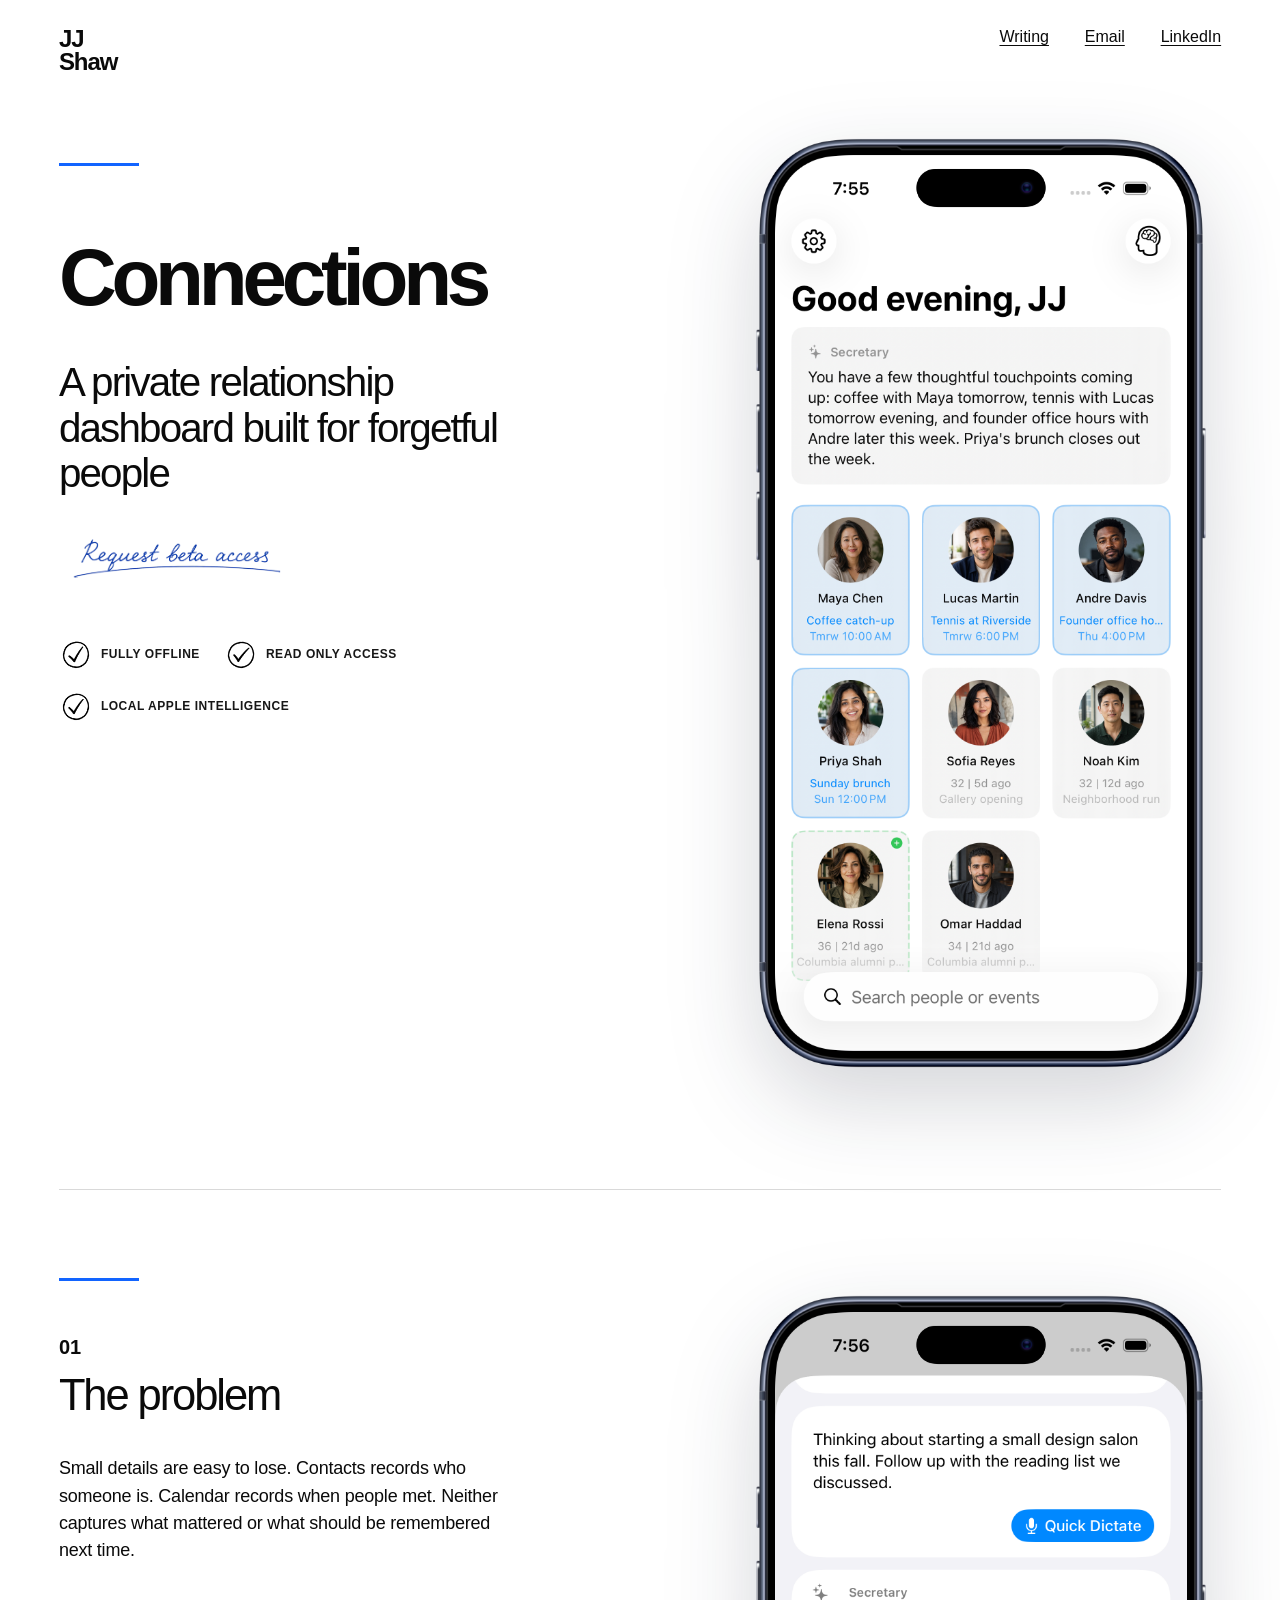
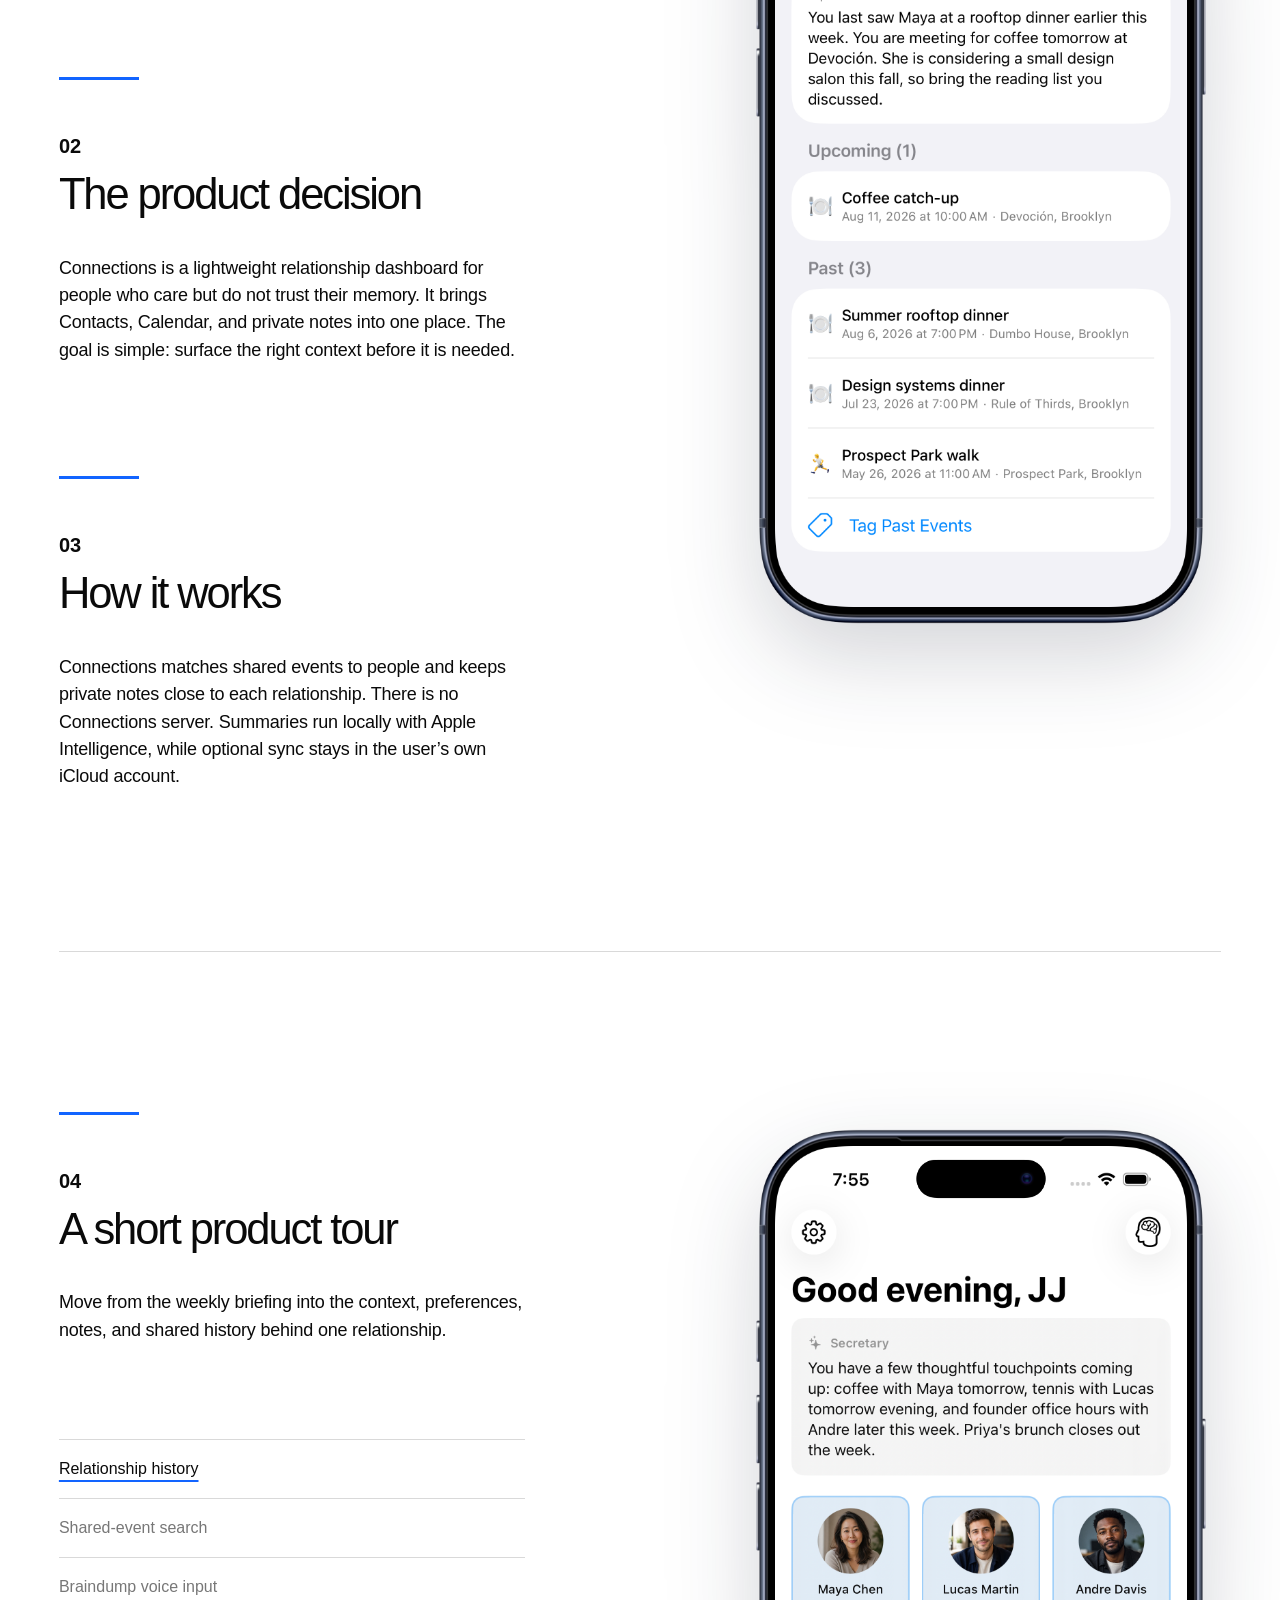
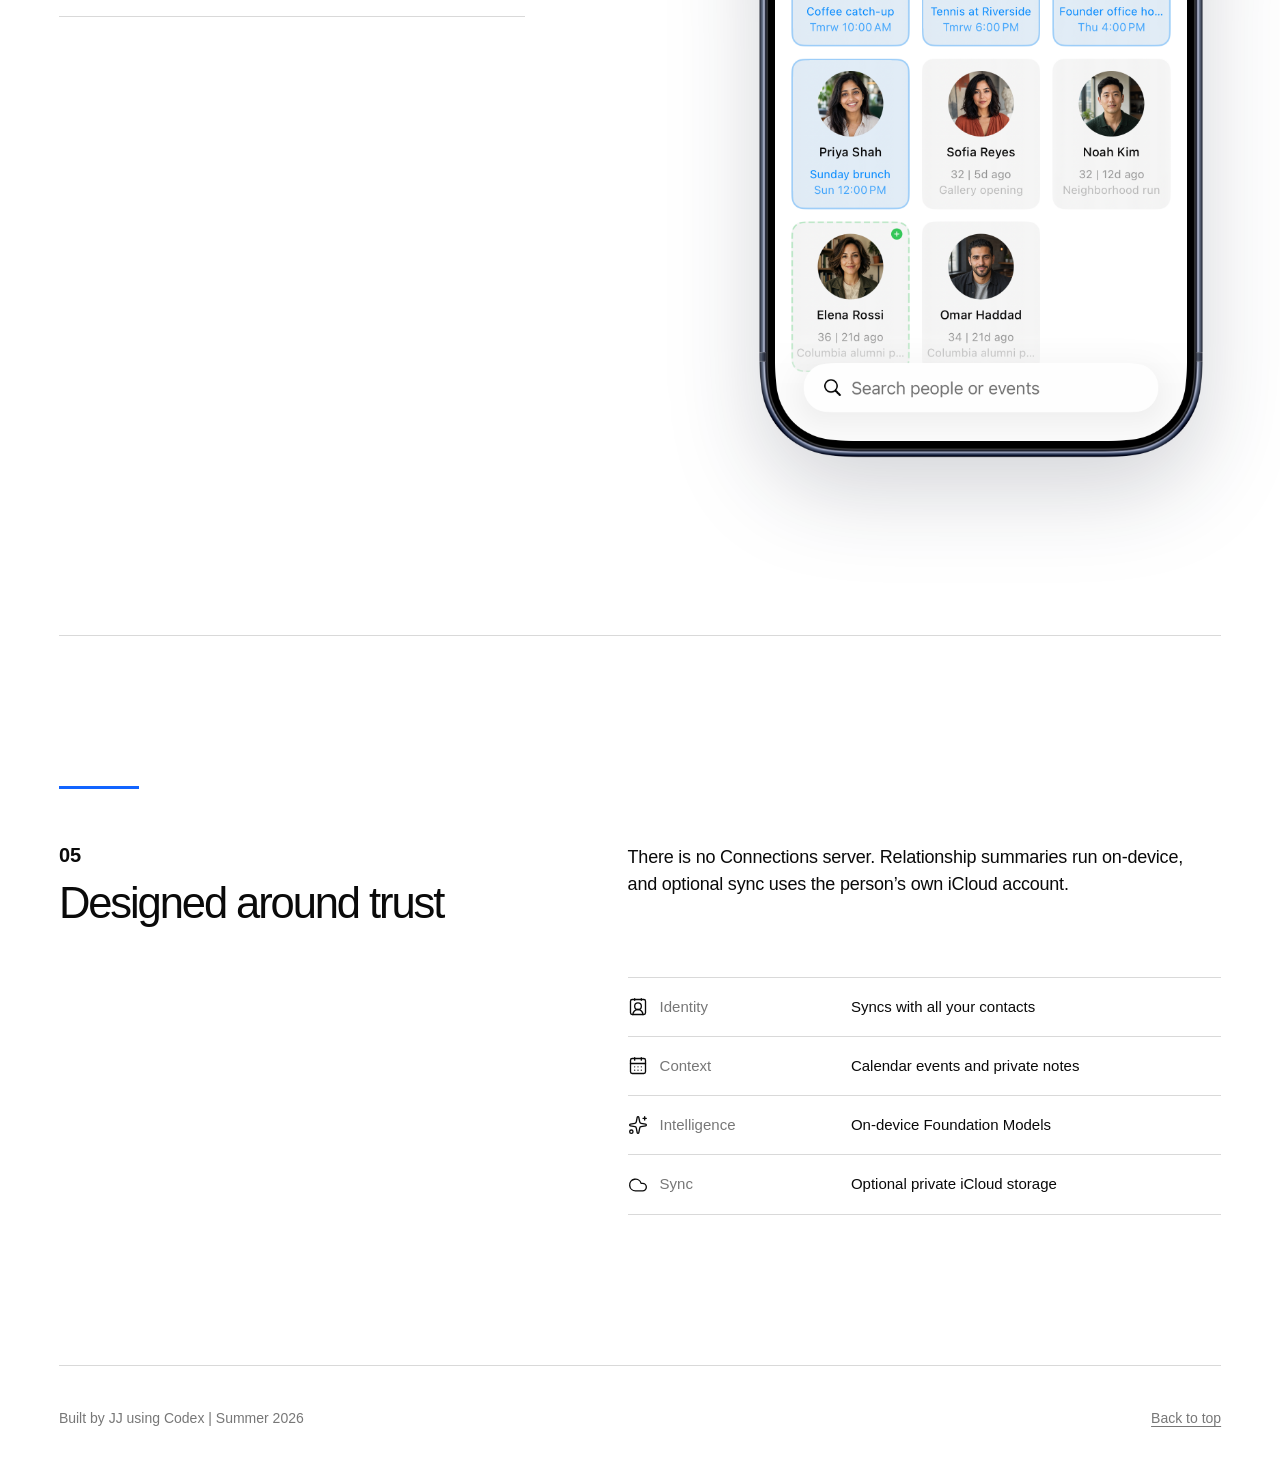
==== PersonalCRM/index.html @ 7f546ddb "Add Personal CRM project page" ====
<!doctype html>
<html lang="en">
  <head>
    <meta charset="UTF-8" />
    <meta name="viewport" content="width=device-width, initial-scale=1.0" />
    <meta
      name="description"
      content="Connections is a private relationship dashboard for forgetful people, designed and built by JJ Shaw."
    />
    <link rel="canonical" href="https://shawjj.com/PersonalCRM/" />
    <meta property="og:type" content="website" />
    <meta property="og:title" content="Connections — Personal CRM by JJ Shaw" />
    <meta
      property="og:description"
      content="A private relationship dashboard for forgetful people."
    />
    <meta property="og:url" content="https://shawjj.com/PersonalCRM/" />
    <title>Connections — Personal CRM by JJ Shaw</title>
    <script type="module" crossorigin src="/PersonalCRM/assets/index-B4LEMN4o.js"></script>
    <link rel="stylesheet" crossorigin href="/PersonalCRM/assets/index-B1FFP_wW.css">
  </head>
  <body>
    <div id="root"></div>
  </body>
</html>
---- PersonalCRM/assets/index-B1FFP_wW.css ----
:root{font-family:Helvetica Neue,Helvetica,Arial,sans-serif;color:#0a0a0a;background:#fff;font-synthesis:none;--accent: #1264ff;--muted: #777777;--rule: #d9d9d9;--page-gutter: clamp(24px, 4.6vw, 72px);--page-width: 1320px}*{box-sizing:border-box}html{scroll-behavior:smooth}body{margin:0;min-width:320px;min-height:100vh;background:#fff;color:#0a0a0a;-webkit-font-smoothing:antialiased;text-rendering:optimizeLegibility}button,a{font:inherit}a{color:inherit;text-decoration-thickness:1px;text-underline-offset:3px}button:focus-visible,a:focus-visible,video:focus-visible{outline:2px solid var(--accent);outline-offset:4px}.site-shell{width:min(100%,var(--page-width));margin:0 auto;padding-inline:var(--page-gutter)}.site-header{display:flex;align-items:flex-start;justify-content:space-between;padding-block:28px 48px}.wordmark{display:flex;flex-direction:column;width:min-content;font-size:24px;font-weight:600;line-height:.94;letter-spacing:-.045em;text-decoration:none}.site-header nav{display:flex;gap:clamp(20px,2.8vw,42px);font-size:16px}.hero,.story-layout,.tour-section,.architecture-section{display:grid;grid-template-columns:minmax(0,.88fr) minmax(360px,1.12fr);column-gap:clamp(54px,8vw,132px)}.hero{min-height:830px;align-items:start;padding-bottom:104px}.hero-copy{padding-top:42px}.section-rule{width:80px;height:3px;margin-bottom:74px;background:var(--accent)}.hero h1{margin:0;font-size:clamp(64px,6.25vw,88px);font-weight:650;line-height:.95;letter-spacing:-.065em}.hero-tagline{max-width:560px;margin:44px 0 0;font-size:clamp(31px,3.15vw,46px);line-height:1.13;letter-spacing:-.045em}.beta-cta{display:block;width:min(100%,240px);margin-top:20px;text-decoration:none;transition:opacity .16s ease,transform .16s ease}.beta-cta img{display:block;width:100%;height:auto}.beta-cta:hover{opacity:.78;transform:translateY(-1px)}.trust-stamps{display:flex;flex-wrap:wrap;gap:18px 24px;max-width:540px;margin-top:44px}.trust-stamp{display:inline-flex;align-items:center;gap:8px;color:#171717;font-size:12px;font-weight:650;line-height:1.15;letter-spacing:.045em;text-transform:uppercase}.trust-stamp img{width:34px;height:34px;flex:0 0 auto;object-fit:contain}.trust-stamp:nth-child(1) img{transform:rotate(-5deg)}.trust-stamp:nth-child(2) img{transform:rotate(4deg)}.trust-stamp:nth-child(3) img{transform:rotate(-2deg)}.phone-presentation{width:100%;margin:0}.phone-hardware{position:relative;width:100%;aspect-ratio:1406 / 2822;filter:drop-shadow(0 34px 44px rgba(14,23,46,.18))}.phone-screen{position:absolute;top:3.5436%;left:7.1124%;z-index:0;width:85.7752%;height:92.9128%;overflow:hidden;border-radius:11.4%/5.25%;background:#fff}.phone-frame-asset{position:absolute;top:0;right:0;bottom:0;left:0;z-index:1;display:block;width:100%;height:100%;pointer-events:none}.phone-screen img,.phone-screen video{display:block;width:100%;height:100%;object-fit:cover}.phone-screen video{cursor:pointer}.hero-phone{width:min(100%,480px);justify-self:end}.hero-montage{position:relative;width:100%;height:100%;overflow:hidden;background:#fff}.hero-montage-layer{position:absolute;top:0;right:0;bottom:0;left:0;opacity:0;transition:opacity .12s linear}.hero-montage-layer.is-active{opacity:1}.hero-montage video{cursor:default}.story-layout{align-items:start;padding-block:88px 160px;border-top:1px solid var(--rule)}.story-copy{display:flex;flex-direction:column;gap:112px}.story-section .section-rule,.tour-copy .section-rule,.architecture-section .section-rule{margin-bottom:56px}.section-number{margin:0 0 16px;font-size:20px;font-weight:650;line-height:1}.story-section h2,.tour-copy h2,.architecture-section h2{margin:0;font-size:clamp(34px,3.4vw,50px);font-weight:450;line-height:1.03;letter-spacing:-.048em}.story-section>p:last-child,.tour-description,.architecture-copy>p{max-width:560px;margin:38px 0 0;font-size:18px;line-height:1.52;letter-spacing:-.012em}.detail-phone{position:sticky;top:30px;width:min(100%,480px);justify-self:end}.tour-section{align-items:start;padding-block:160px;border-top:1px solid var(--rule)}.tour-copy{position:sticky;top:30px}.tour-description{min-height:84px}.tour-tabs{display:flex;flex-direction:column;margin-top:66px;border-top:1px solid var(--rule)}.tour-tabs button{display:flex;align-items:center;justify-content:flex-start;width:100%;padding:20px 0;border:0;border-bottom:1px solid var(--rule);background:transparent;color:var(--muted);cursor:pointer;font-size:16px;text-align:left}.tour-tabs button:hover,.tour-tabs button.is-active{color:#0a0a0a}.tour-tabs button.is-active span:first-child{text-decoration:underline;text-decoration-color:var(--accent);text-decoration-thickness:2px;text-underline-offset:6px}.tour-phone{width:min(100%,480px);justify-self:end}.architecture-section{padding-block:150px;border-top:1px solid var(--rule)}.architecture-copy{padding-top:58px}.architecture-copy>p{margin-top:0}.architecture-copy dl{margin:78px 0 0;border-top:1px solid var(--rule)}.architecture-copy dl>div{display:grid;grid-template-columns:.7fr 1.3fr;gap:24px;padding:19px 0;border-bottom:1px solid var(--rule)}.architecture-copy dt,.architecture-copy dd{margin:0;font-size:15px;line-height:1.35}.architecture-copy dt{display:flex;align-items:center;gap:12px;color:var(--muted)}.architecture-icon{width:20px;height:20px;flex:0 0 auto;color:#0a0a0a}footer{display:flex;justify-content:space-between;gap:40px;padding-block:44px;border-top:1px solid var(--rule);color:var(--muted);font-size:14px}footer p{margin:0}@media(max-width:860px){.site-header{padding-block:30px 56px}.site-header nav{gap:16px;font-size:14px}.hero,.story-layout,.tour-section,.architecture-section{grid-template-columns:1fr}.hero{min-height:0;padding-bottom:92px}.hero-copy{padding-top:20px}.section-rule{margin-bottom:42px}.hero h1{font-size:clamp(50px,14vw,72px)}.hero-tagline{max-width:590px;font-size:clamp(30px,8vw,42px)}.hero-phone,.detail-phone,.tour-phone{width:min(88vw,460px);justify-self:center}.hero-phone{margin-top:72px}.story-layout,.tour-section,.architecture-section{padding-block:96px}.story-copy{gap:86px}.detail-phone{position:static;margin-top:82px}.tour-copy{position:static}.tour-phone{margin-top:72px}.architecture-copy{padding-top:64px}}@media(max-width:520px){.site-header{align-items:flex-end}.wordmark{font-size:21px}.site-header nav{gap:12px;font-size:13px}.hero-tagline{font-size:31px}.beta-cta{width:min(100%,185px);margin-top:18px}.trust-stamps{gap:14px 20px;margin-top:38px}.trust-stamp{max-width:142px;font-size:11px}.story-section>p:last-child,.tour-description,.architecture-copy>p{font-size:17px}.architecture-copy dl>div{grid-template-columns:1fr;gap:6px}footer{flex-direction:column;gap:14px}}@media(prefers-reduced-motion:reduce){html{scroll-behavior:auto}.hero-montage-layer{transition:none}}
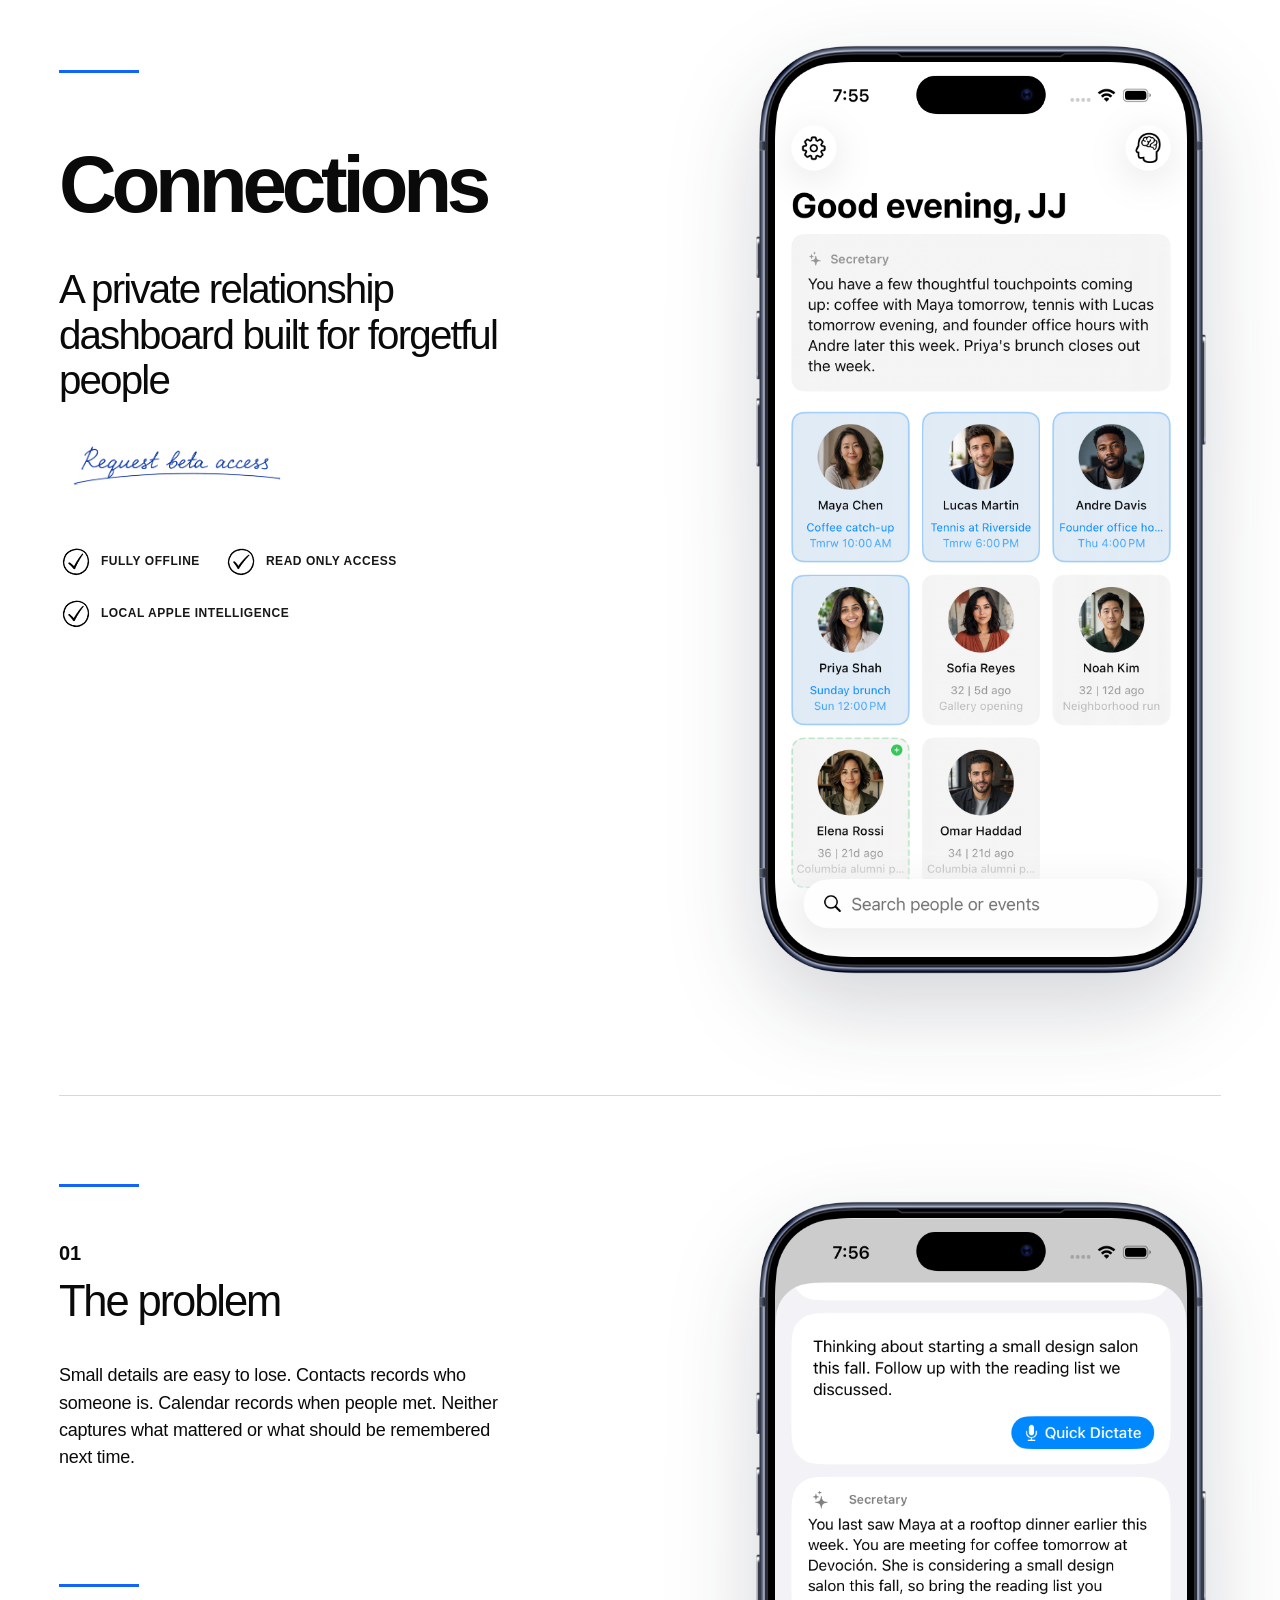
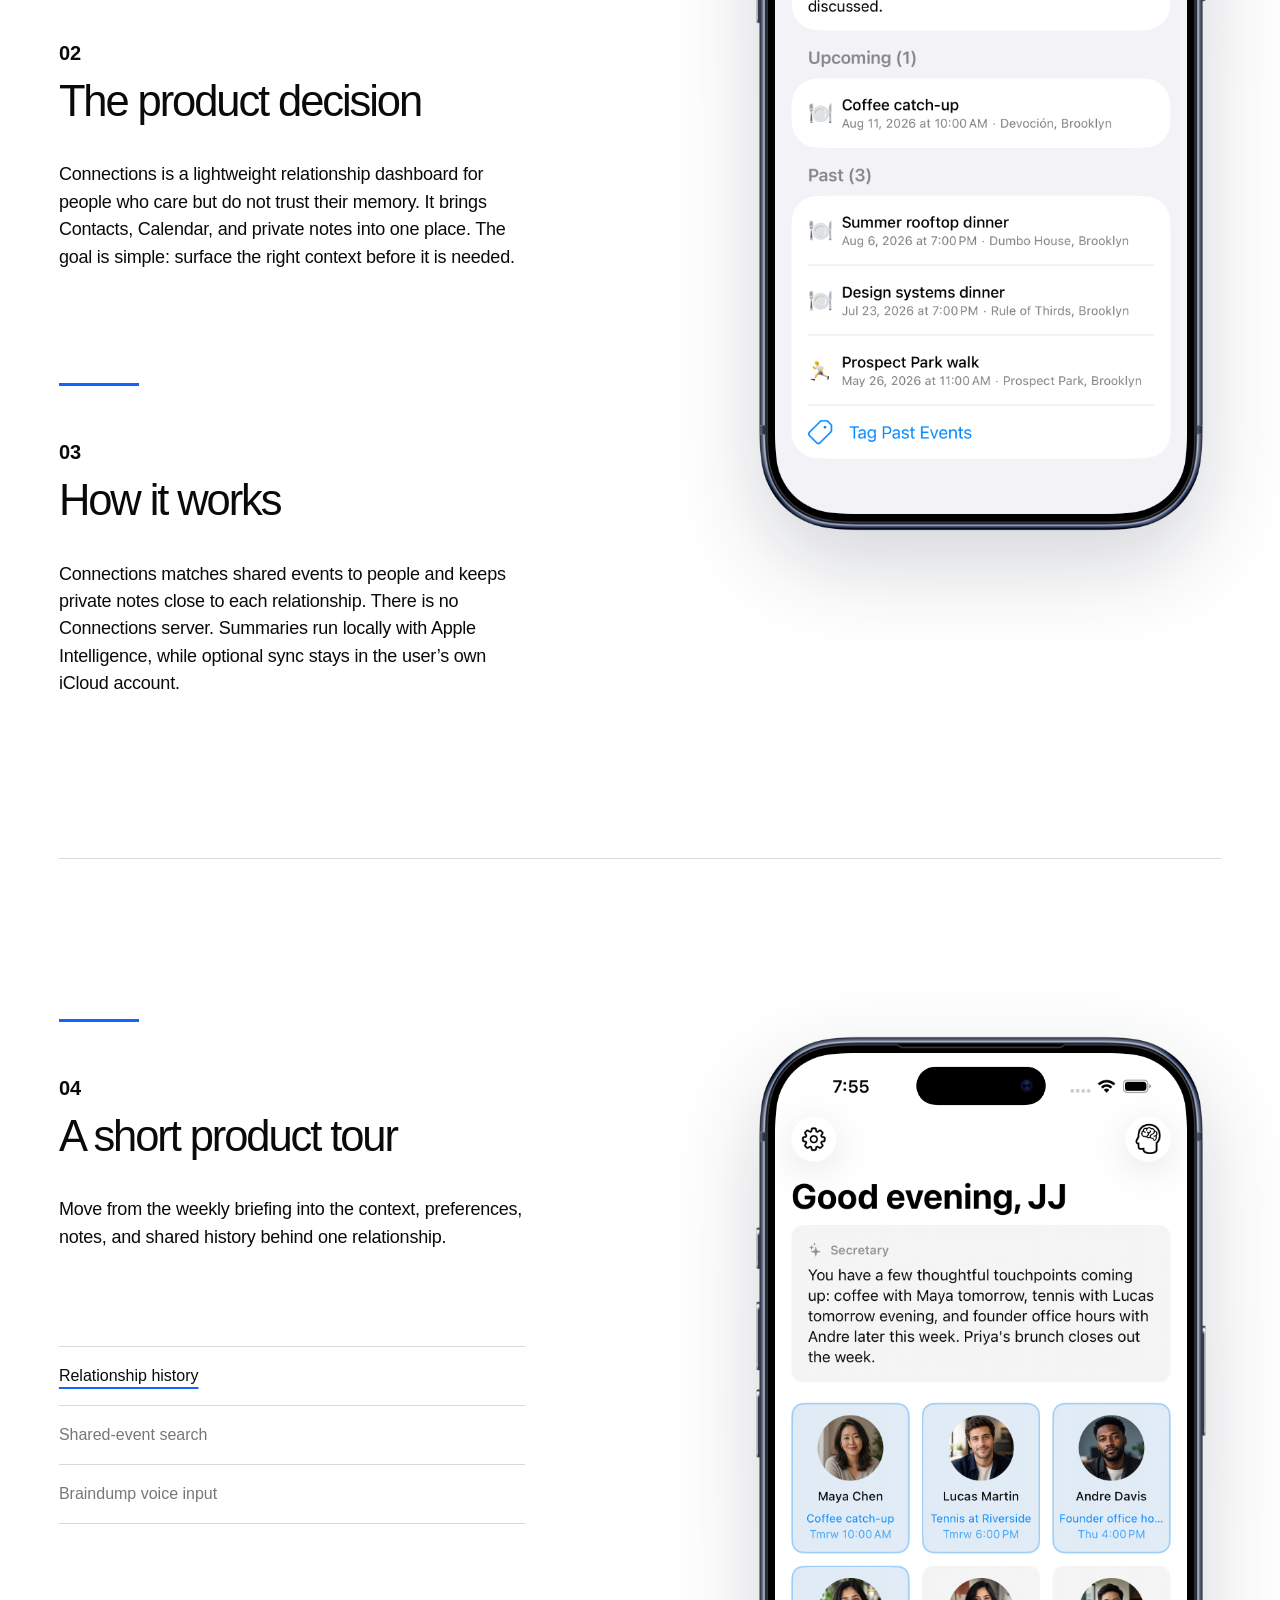
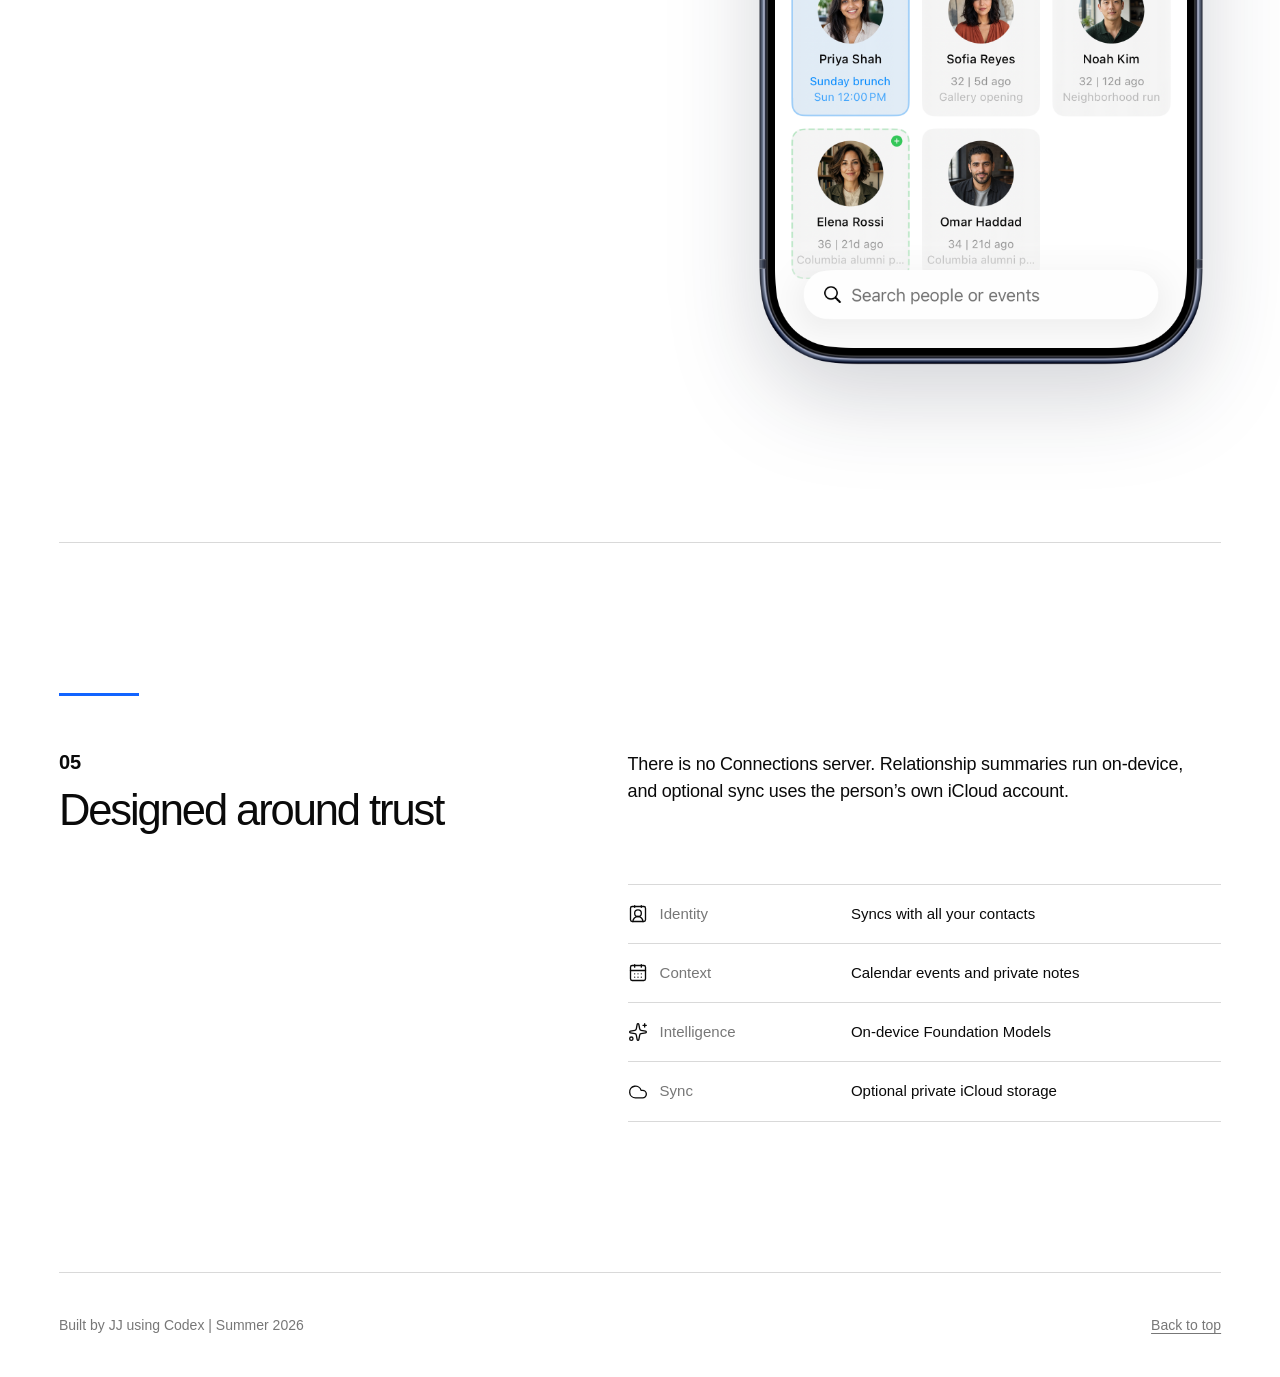
==== commit fd4b6e3c: "Remove Personal CRM page header" ====
--- a/PersonalCRM/index.html
+++ b/PersonalCRM/index.html
@@ -16,8 +16,8 @@
     />
     <meta property="og:url" content="https://shawjj.com/PersonalCRM/" />
     <title>Connections — Personal CRM by JJ Shaw</title>
-    <script type="module" crossorigin src="/PersonalCRM/assets/index-B4LEMN4o.js"></script>
-    <link rel="stylesheet" crossorigin href="/PersonalCRM/assets/index-B1FFP_wW.css">
+    <script type="module" crossorigin src="/PersonalCRM/assets/index-DxeCCxK5.js"></script>
+    <link rel="stylesheet" crossorigin href="/PersonalCRM/assets/index-DWDBrjIk.css">
   </head>
   <body>
     <div id="root"></div>
--- a/PersonalCRM/assets/index-DWDBrjIk.css
+++ b/PersonalCRM/assets/index-DWDBrjIk.css
@@ -0,0 +1 @@
+:root{font-family:Helvetica Neue,Helvetica,Arial,sans-serif;color:#0a0a0a;background:#fff;font-synthesis:none;--accent: #1264ff;--muted: #777777;--rule: #d9d9d9;--page-gutter: clamp(24px, 4.6vw, 72px);--page-width: 1320px}*{box-sizing:border-box}html{scroll-behavior:smooth}body{margin:0;min-width:320px;min-height:100vh;background:#fff;color:#0a0a0a;-webkit-font-smoothing:antialiased;text-rendering:optimizeLegibility}button,a{font:inherit}a{color:inherit;text-decoration-thickness:1px;text-underline-offset:3px}button:focus-visible,a:focus-visible,video:focus-visible{outline:2px solid var(--accent);outline-offset:4px}.site-shell{width:min(100%,var(--page-width));margin:0 auto;padding-inline:var(--page-gutter)}.hero,.story-layout,.tour-section,.architecture-section{display:grid;grid-template-columns:minmax(0,.88fr) minmax(360px,1.12fr);column-gap:clamp(54px,8vw,132px)}.hero{min-height:830px;align-items:start;padding-top:28px;padding-bottom:104px}.hero-copy{padding-top:42px}.section-rule{width:80px;height:3px;margin-bottom:74px;background:var(--accent)}.hero h1{margin:0;font-size:clamp(64px,6.25vw,88px);font-weight:650;line-height:.95;letter-spacing:-.065em}.hero-tagline{max-width:560px;margin:44px 0 0;font-size:clamp(31px,3.15vw,46px);line-height:1.13;letter-spacing:-.045em}.beta-cta{display:block;width:min(100%,240px);margin-top:20px;text-decoration:none;transition:opacity .16s ease,transform .16s ease}.beta-cta img{display:block;width:100%;height:auto}.beta-cta:hover{opacity:.78;transform:translateY(-1px)}.trust-stamps{display:flex;flex-wrap:wrap;gap:18px 24px;max-width:540px;margin-top:44px}.trust-stamp{display:inline-flex;align-items:center;gap:8px;color:#171717;font-size:12px;font-weight:650;line-height:1.15;letter-spacing:.045em;text-transform:uppercase}.trust-stamp img{width:34px;height:34px;flex:0 0 auto;object-fit:contain}.trust-stamp:nth-child(1) img{transform:rotate(-5deg)}.trust-stamp:nth-child(2) img{transform:rotate(4deg)}.trust-stamp:nth-child(3) img{transform:rotate(-2deg)}.phone-presentation{width:100%;margin:0}.phone-hardware{position:relative;width:100%;aspect-ratio:1406 / 2822;filter:drop-shadow(0 34px 44px rgba(14,23,46,.18))}.phone-screen{position:absolute;top:3.5436%;left:7.1124%;z-index:0;width:85.7752%;height:92.9128%;overflow:hidden;border-radius:11.4%/5.25%;background:#fff}.phone-frame-asset{position:absolute;top:0;right:0;bottom:0;left:0;z-index:1;display:block;width:100%;height:100%;pointer-events:none}.phone-screen img,.phone-screen video{display:block;width:100%;height:100%;object-fit:cover}.phone-screen video{cursor:pointer}.hero-phone{width:min(100%,480px);justify-self:end}.hero-montage{position:relative;width:100%;height:100%;overflow:hidden;background:#fff}.hero-montage-layer{position:absolute;top:0;right:0;bottom:0;left:0;opacity:0;transition:opacity .12s linear}.hero-montage-layer.is-active{opacity:1}.hero-montage video{cursor:default}.story-layout{align-items:start;padding-block:88px 160px;border-top:1px solid var(--rule)}.story-copy{display:flex;flex-direction:column;gap:112px}.story-section .section-rule,.tour-copy .section-rule,.architecture-section .section-rule{margin-bottom:56px}.section-number{margin:0 0 16px;font-size:20px;font-weight:650;line-height:1}.story-section h2,.tour-copy h2,.architecture-section h2{margin:0;font-size:clamp(34px,3.4vw,50px);font-weight:450;line-height:1.03;letter-spacing:-.048em}.story-section>p:last-child,.tour-description,.architecture-copy>p{max-width:560px;margin:38px 0 0;font-size:18px;line-height:1.52;letter-spacing:-.012em}.detail-phone{position:sticky;top:30px;width:min(100%,480px);justify-self:end}.tour-section{align-items:start;padding-block:160px;border-top:1px solid var(--rule)}.tour-copy{position:sticky;top:30px}.tour-description{min-height:84px}.tour-tabs{display:flex;flex-direction:column;margin-top:66px;border-top:1px solid var(--rule)}.tour-tabs button{display:flex;align-items:center;justify-content:flex-start;width:100%;padding:20px 0;border:0;border-bottom:1px solid var(--rule);background:transparent;color:var(--muted);cursor:pointer;font-size:16px;text-align:left}.tour-tabs button:hover,.tour-tabs button.is-active{color:#0a0a0a}.tour-tabs button.is-active span:first-child{text-decoration:underline;text-decoration-color:var(--accent);text-decoration-thickness:2px;text-underline-offset:6px}.tour-phone{width:min(100%,480px);justify-self:end}.architecture-section{padding-block:150px;border-top:1px solid var(--rule)}.architecture-copy{padding-top:58px}.architecture-copy>p{margin-top:0}.architecture-copy dl{margin:78px 0 0;border-top:1px solid var(--rule)}.architecture-copy dl>div{display:grid;grid-template-columns:.7fr 1.3fr;gap:24px;padding:19px 0;border-bottom:1px solid var(--rule)}.architecture-copy dt,.architecture-copy dd{margin:0;font-size:15px;line-height:1.35}.architecture-copy dt{display:flex;align-items:center;gap:12px;color:var(--muted)}.architecture-icon{width:20px;height:20px;flex:0 0 auto;color:#0a0a0a}footer{display:flex;justify-content:space-between;gap:40px;padding-block:44px;border-top:1px solid var(--rule);color:var(--muted);font-size:14px}footer p{margin:0}@media(max-width:860px){.hero,.story-layout,.tour-section,.architecture-section{grid-template-columns:1fr}.hero{min-height:0;padding-top:24px;padding-bottom:92px}.hero-copy{padding-top:20px}.section-rule{margin-bottom:42px}.hero h1{font-size:clamp(50px,14vw,72px)}.hero-tagline{max-width:590px;font-size:clamp(30px,8vw,42px)}.hero-phone,.detail-phone,.tour-phone{width:min(88vw,460px);justify-self:center}.hero-phone{margin-top:72px}.story-layout,.tour-section,.architecture-section{padding-block:96px}.story-copy{gap:86px}.detail-phone{position:static;margin-top:82px}.tour-copy{position:static}.tour-phone{margin-top:72px}.architecture-copy{padding-top:64px}}@media(max-width:520px){.hero-tagline{font-size:31px}.beta-cta{width:min(100%,185px);margin-top:18px}.trust-stamps{gap:14px 20px;margin-top:38px}.trust-stamp{max-width:142px;font-size:11px}.story-section>p:last-child,.tour-description,.architecture-copy>p{font-size:17px}.architecture-copy dl>div{grid-template-columns:1fr;gap:6px}footer{flex-direction:column;gap:14px}}@media(prefers-reduced-motion:reduce){html{scroll-behavior:auto}.hero-montage-layer{transition:none}}
